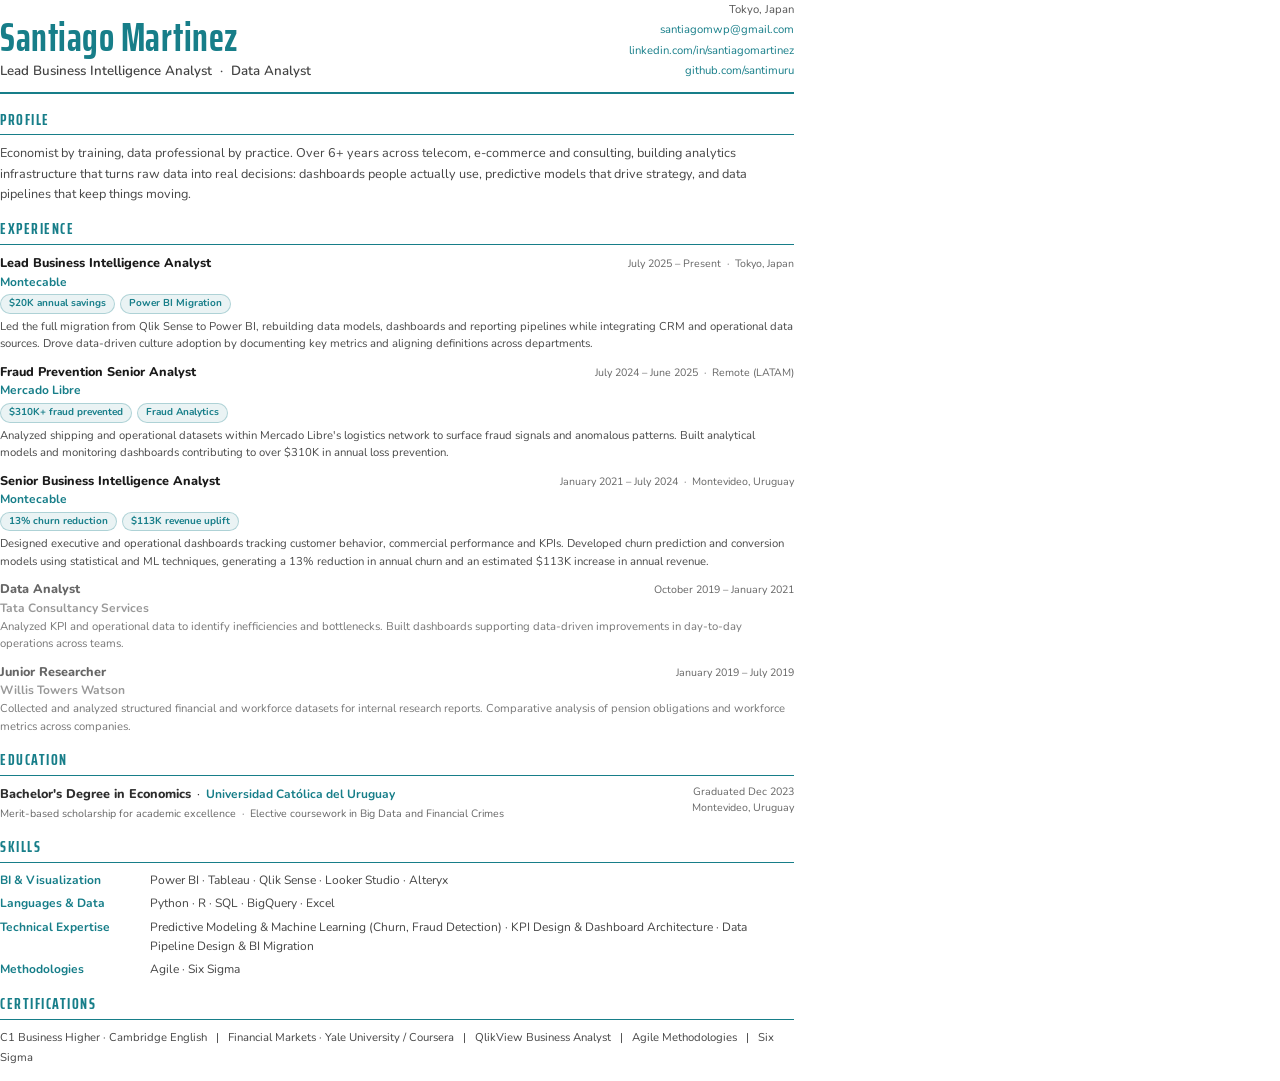
==== assets/cv/cv-en.html @ 6c47c8df "Add printable CVs in EN/ES/JA + dynamic download button - cv-en.html: clean Western A4 format with t" ====
<!DOCTYPE html>
<html lang="en">
<head>
    <meta charset="utf-8">
    <title>Santiago Martinez — CV</title>
    <link href="https://fonts.googleapis.com/css2?family=Nunito:ital,wght@0,400;0,600;0,700;0,800;1,400&family=Saira+Extra+Condensed:wght@500;700&display=swap" rel="stylesheet">
    <style>
        * { margin: 0; padding: 0; box-sizing: border-box; }

        @page { size: A4; margin: 14mm 18mm; }

        body {
            font-family: 'Nunito', -apple-system, sans-serif;
            font-size: 9.5pt;
            color: #2d2d2d;
            line-height: 1.55;
            background: white;
            max-width: 210mm;
        }

        /* ── Header ── */
        .cv-header {
            display: flex;
            justify-content: space-between;
            align-items: flex-end;
            border-bottom: 2.5px solid #177e89;
            padding-bottom: 10px;
            margin-bottom: 14px;
        }
        h1 {
            font-family: 'Saira Extra Condensed', sans-serif;
            font-size: 30pt;
            font-weight: 700;
            color: #177e89;
            letter-spacing: 0.5px;
            line-height: 1;
        }
        .cv-subtitle {
            font-size: 10pt;
            color: #444;
            font-weight: 600;
            margin-top: 3px;
        }
        .cv-contact {
            text-align: right;
            font-size: 8.5pt;
            color: #555;
            line-height: 1.8;
        }
        .cv-contact a { color: #177e89; text-decoration: none; }

        /* ── Sections ── */
        .cv-section { margin-bottom: 13px; }

        .cv-section-title {
            font-family: 'Saira Extra Condensed', sans-serif;
            font-size: 12pt;
            font-weight: 700;
            color: #177e89;
            text-transform: uppercase;
            letter-spacing: 1.5px;
            border-bottom: 1px solid #177e89;
            padding-bottom: 2px;
            margin-bottom: 8px;
        }

        /* ── Experience ── */
        .exp-item { margin-bottom: 9px; }
        .exp-item:last-child { margin-bottom: 0; }

        .exp-row {
            display: flex;
            justify-content: space-between;
            align-items: baseline;
            gap: 8px;
        }
        .exp-title { font-weight: 800; font-size: 9.5pt; color: #1a1a1a; }
        .exp-company { font-weight: 700; color: #177e89; font-size: 9pt; }
        .exp-dates { font-size: 8pt; color: #666; white-space: nowrap; flex-shrink: 0; }

        .exp-badges {
            display: flex;
            gap: 5px;
            margin: 3px 0 4px;
        }
        .badge {
            background: rgba(23,126,137,0.09);
            color: #177e89;
            border: 1px solid rgba(23,126,137,0.28);
            border-radius: 10px;
            padding: 1px 8px;
            font-size: 7.5pt;
            font-weight: 700;
        }
        .exp-desc { font-size: 8.5pt; color: #484848; }

        .exp-item.muted .exp-title { color: #666; }
        .exp-item.muted .exp-company { color: #999; }
        .exp-item.muted .exp-desc { color: #777; }

        /* ── Education ── */
        .edu-row {
            display: flex;
            justify-content: space-between;
            align-items: flex-start;
            gap: 8px;
        }
        .edu-info { flex: 1; }
        .edu-name { font-weight: 800; font-size: 9.5pt; }
        .edu-institution { font-weight: 700; color: #177e89; font-size: 9pt; }
        .edu-notes { font-size: 8pt; color: #666; margin-top: 2px; }
        .edu-dates { font-size: 8pt; color: #666; white-space: nowrap; text-align: right; }

        /* ── Skills ── */
        .skills-grid {
            display: grid;
            grid-template-columns: 140px 1fr;
            gap: 5px 10px;
            align-items: baseline;
        }
        .skill-label { font-weight: 700; color: #177e89; font-size: 9pt; }
        .skill-value { font-size: 9pt; color: #444; }

        /* ── Certifications ── */
        .certs { font-size: 8.5pt; color: #444; line-height: 1.8; }

        /* ── Print ── */
        @media print {
            body { -webkit-print-color-adjust: exact; print-color-adjust: exact; }
        }
    </style>
</head>
<body>

    <div class="cv-header">
        <div>
            <h1>Santiago Martinez</h1>
            <div class="cv-subtitle">Lead Business Intelligence Analyst &nbsp;·&nbsp; Data Analyst</div>
        </div>
        <div class="cv-contact">
            <div>Tokyo, Japan</div>
            <div><a href="mailto:santiagomwp@gmail.com">santiagomwp@gmail.com</a></div>
            <div><a href="https://linkedin.com/in/santiago-martinez-pezzatti-4241a3165">linkedin.com/in/santiagomartinez</a></div>
            <div><a href="https://github.com/santimuru">github.com/santimuru</a></div>
        </div>
    </div>

    <div class="cv-section">
        <div class="cv-section-title">Profile</div>
        <p style="font-size:9.5pt; color:#444; line-height:1.6;">
            Economist by training, data professional by practice. Over 6+ years across telecom, e-commerce and consulting, building analytics infrastructure that turns raw data into real decisions: dashboards people actually use, predictive models that drive strategy, and data pipelines that keep things moving.
        </p>
    </div>

    <div class="cv-section">
        <div class="cv-section-title">Experience</div>

        <div class="exp-item">
            <div class="exp-row">
                <div>
                    <div class="exp-title">Lead Business Intelligence Analyst</div>
                    <div class="exp-company">Montecable</div>
                </div>
                <div class="exp-dates">July 2025 – Present &nbsp;·&nbsp; Tokyo, Japan</div>
            </div>
            <div class="exp-badges">
                <span class="badge">$20K annual savings</span>
                <span class="badge">Power BI Migration</span>
            </div>
            <div class="exp-desc">Led the full migration from Qlik Sense to Power BI, rebuilding data models, dashboards and reporting pipelines while integrating CRM and operational data sources. Drove data-driven culture adoption by documenting key metrics and aligning definitions across departments.</div>
        </div>

        <div class="exp-item">
            <div class="exp-row">
                <div>
                    <div class="exp-title">Fraud Prevention Senior Analyst</div>
                    <div class="exp-company">Mercado Libre</div>
                </div>
                <div class="exp-dates">July 2024 – June 2025 &nbsp;·&nbsp; Remote (LATAM)</div>
            </div>
            <div class="exp-badges">
                <span class="badge">$310K+ fraud prevented</span>
                <span class="badge">Fraud Analytics</span>
            </div>
            <div class="exp-desc">Analyzed shipping and operational datasets within Mercado Libre's logistics network to surface fraud signals and anomalous patterns. Built analytical models and monitoring dashboards contributing to over $310K in annual loss prevention.</div>
        </div>

        <div class="exp-item">
            <div class="exp-row">
                <div>
                    <div class="exp-title">Senior Business Intelligence Analyst</div>
                    <div class="exp-company">Montecable</div>
                </div>
                <div class="exp-dates">January 2021 – July 2024 &nbsp;·&nbsp; Montevideo, Uruguay</div>
            </div>
            <div class="exp-badges">
                <span class="badge">13% churn reduction</span>
                <span class="badge">$113K revenue uplift</span>
            </div>
            <div class="exp-desc">Designed executive and operational dashboards tracking customer behavior, commercial performance and KPIs. Developed churn prediction and conversion models using statistical and ML techniques, generating a 13% reduction in annual churn and an estimated $113K increase in annual revenue.</div>
        </div>

        <div class="exp-item muted">
            <div class="exp-row">
                <div>
                    <div class="exp-title">Data Analyst</div>
                    <div class="exp-company">Tata Consultancy Services</div>
                </div>
                <div class="exp-dates">October 2019 – January 2021</div>
            </div>
            <div class="exp-desc">Analyzed KPI and operational data to identify inefficiencies and bottlenecks. Built dashboards supporting data-driven improvements in day-to-day operations across teams.</div>
        </div>

        <div class="exp-item muted">
            <div class="exp-row">
                <div>
                    <div class="exp-title">Junior Researcher</div>
                    <div class="exp-company">Willis Towers Watson</div>
                </div>
                <div class="exp-dates">January 2019 – July 2019</div>
            </div>
            <div class="exp-desc">Collected and analyzed structured financial and workforce datasets for internal research reports. Comparative analysis of pension obligations and workforce metrics across companies.</div>
        </div>

    </div>

    <div class="cv-section">
        <div class="cv-section-title">Education</div>
        <div class="edu-row">
            <div class="edu-info">
                <span class="edu-name">Bachelor's Degree in Economics</span>
                &nbsp;·&nbsp;
                <span class="edu-institution">Universidad Católica del Uruguay</span>
                <div class="edu-notes">Merit-based scholarship for academic excellence &nbsp;·&nbsp; Elective coursework in Big Data and Financial Crimes</div>
            </div>
            <div class="edu-dates">Graduated Dec 2023<br>Montevideo, Uruguay</div>
        </div>
    </div>

    <div class="cv-section">
        <div class="cv-section-title">Skills</div>
        <div class="skills-grid">
            <div class="skill-label">BI & Visualization</div>
            <div class="skill-value">Power BI · Tableau · Qlik Sense · Looker Studio · Alteryx</div>

            <div class="skill-label">Languages & Data</div>
            <div class="skill-value">Python · R · SQL · BigQuery · Excel</div>

            <div class="skill-label">Technical Expertise</div>
            <div class="skill-value">Predictive Modeling & Machine Learning (Churn, Fraud Detection) · KPI Design & Dashboard Architecture · Data Pipeline Design & BI Migration</div>

            <div class="skill-label">Methodologies</div>
            <div class="skill-value">Agile · Six Sigma</div>
        </div>
    </div>

    <div class="cv-section">
        <div class="cv-section-title">Certifications</div>
        <div class="certs">
            C1 Business Higher · Cambridge English &nbsp;&nbsp;|&nbsp;&nbsp;
            Financial Markets · Yale University / Coursera &nbsp;&nbsp;|&nbsp;&nbsp;
            QlikView Business Analyst &nbsp;&nbsp;|&nbsp;&nbsp;
            Agile Methodologies &nbsp;&nbsp;|&nbsp;&nbsp;
            Six Sigma
        </div>
    </div>

</body>
</html>
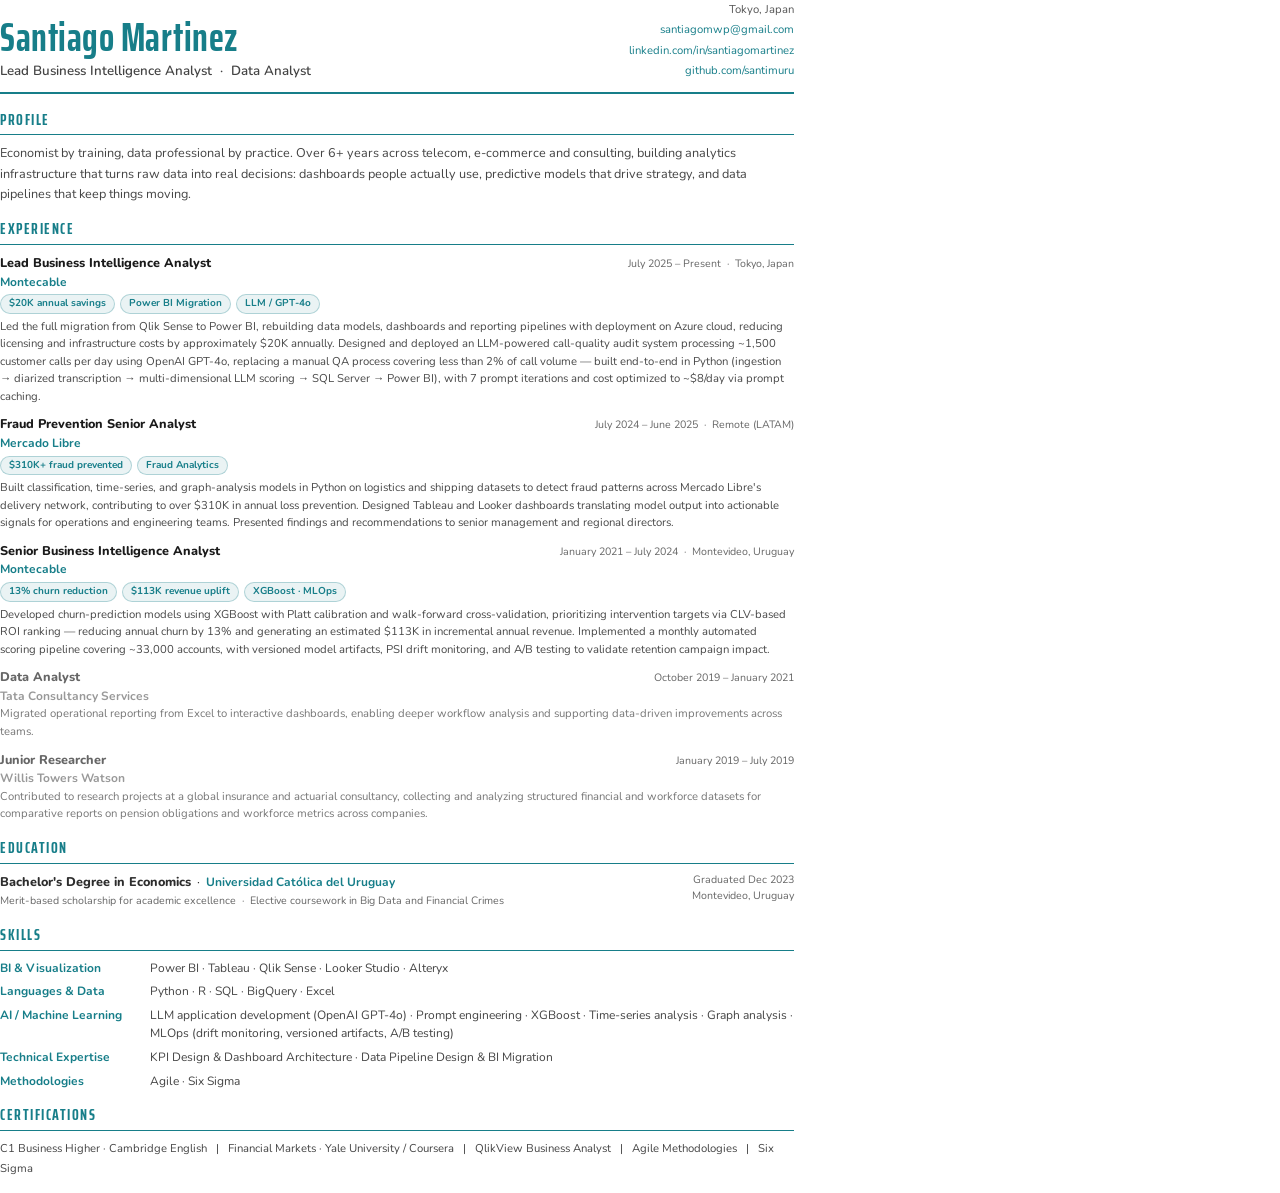
==== commit 04beebf2: "Update CV with LLM/GPT-4o Panoptico work, MLOps churn model, and stronger fraud-detection bullets - " ====
--- a/assets/cv/cv-en.html
+++ b/assets/cv/cv-en.html
@@ -166,8 +166,9 @@
             <div class="exp-badges">
                 <span class="badge">$20K annual savings</span>
                 <span class="badge">Power BI Migration</span>
-            </div>
-            <div class="exp-desc">Led the full migration from Qlik Sense to Power BI, rebuilding data models, dashboards and reporting pipelines while integrating CRM and operational data sources. Drove data-driven culture adoption by documenting key metrics and aligning definitions across departments.</div>
+                <span class="badge">LLM / GPT-4o</span>
+            </div>
+            <div class="exp-desc">Led the full migration from Qlik Sense to Power BI, rebuilding data models, dashboards and reporting pipelines with deployment on Azure cloud, reducing licensing and infrastructure costs by approximately $20K annually. Designed and deployed an LLM-powered call-quality audit system processing ~1,500 customer calls per day using OpenAI GPT-4o, replacing a manual QA process covering less than 2% of call volume — built end-to-end in Python (ingestion → diarized transcription → multi-dimensional LLM scoring → SQL Server → Power BI), with 7 prompt iterations and cost optimized to ~$8/day via prompt caching.</div>
         </div>
 
         <div class="exp-item">
@@ -182,7 +183,7 @@
                 <span class="badge">$310K+ fraud prevented</span>
                 <span class="badge">Fraud Analytics</span>
             </div>
-            <div class="exp-desc">Analyzed shipping and operational datasets within Mercado Libre's logistics network to surface fraud signals and anomalous patterns. Built analytical models and monitoring dashboards contributing to over $310K in annual loss prevention.</div>
+            <div class="exp-desc">Built classification, time-series, and graph-analysis models in Python on logistics and shipping datasets to detect fraud patterns across Mercado Libre's delivery network, contributing to over $310K in annual loss prevention. Designed Tableau and Looker dashboards translating model output into actionable signals for operations and engineering teams. Presented findings and recommendations to senior management and regional directors.</div>
         </div>
 
         <div class="exp-item">
@@ -196,8 +197,9 @@
             <div class="exp-badges">
                 <span class="badge">13% churn reduction</span>
                 <span class="badge">$113K revenue uplift</span>
-            </div>
-            <div class="exp-desc">Designed executive and operational dashboards tracking customer behavior, commercial performance and KPIs. Developed churn prediction and conversion models using statistical and ML techniques, generating a 13% reduction in annual churn and an estimated $113K increase in annual revenue.</div>
+                <span class="badge">XGBoost · MLOps</span>
+            </div>
+            <div class="exp-desc">Developed churn-prediction models using XGBoost with Platt calibration and walk-forward cross-validation, prioritizing intervention targets via CLV-based ROI ranking — reducing annual churn by 13% and generating an estimated $113K in incremental annual revenue. Implemented a monthly automated scoring pipeline covering ~33,000 accounts, with versioned model artifacts, PSI drift monitoring, and A/B testing to validate retention campaign impact.</div>
         </div>
 
         <div class="exp-item muted">
@@ -208,7 +210,7 @@
                 </div>
                 <div class="exp-dates">October 2019 – January 2021</div>
             </div>
-            <div class="exp-desc">Analyzed KPI and operational data to identify inefficiencies and bottlenecks. Built dashboards supporting data-driven improvements in day-to-day operations across teams.</div>
+            <div class="exp-desc">Migrated operational reporting from Excel to interactive dashboards, enabling deeper workflow analysis and supporting data-driven improvements across teams.</div>
         </div>
 
         <div class="exp-item muted">
@@ -219,7 +221,7 @@
                 </div>
                 <div class="exp-dates">January 2019 – July 2019</div>
             </div>
-            <div class="exp-desc">Collected and analyzed structured financial and workforce datasets for internal research reports. Comparative analysis of pension obligations and workforce metrics across companies.</div>
+            <div class="exp-desc">Contributed to research projects at a global insurance and actuarial consultancy, collecting and analyzing structured financial and workforce datasets for comparative reports on pension obligations and workforce metrics across companies.</div>
         </div>
 
     </div>
@@ -246,8 +248,11 @@
             <div class="skill-label">Languages & Data</div>
             <div class="skill-value">Python · R · SQL · BigQuery · Excel</div>
 
+            <div class="skill-label">AI / Machine Learning</div>
+            <div class="skill-value">LLM application development (OpenAI GPT-4o) · Prompt engineering · XGBoost · Time-series analysis · Graph analysis · MLOps (drift monitoring, versioned artifacts, A/B testing)</div>
+
             <div class="skill-label">Technical Expertise</div>
-            <div class="skill-value">Predictive Modeling & Machine Learning (Churn, Fraud Detection) · KPI Design & Dashboard Architecture · Data Pipeline Design & BI Migration</div>
+            <div class="skill-value">KPI Design & Dashboard Architecture · Data Pipeline Design & BI Migration</div>
 
             <div class="skill-label">Methodologies</div>
             <div class="skill-value">Agile · Six Sigma</div>
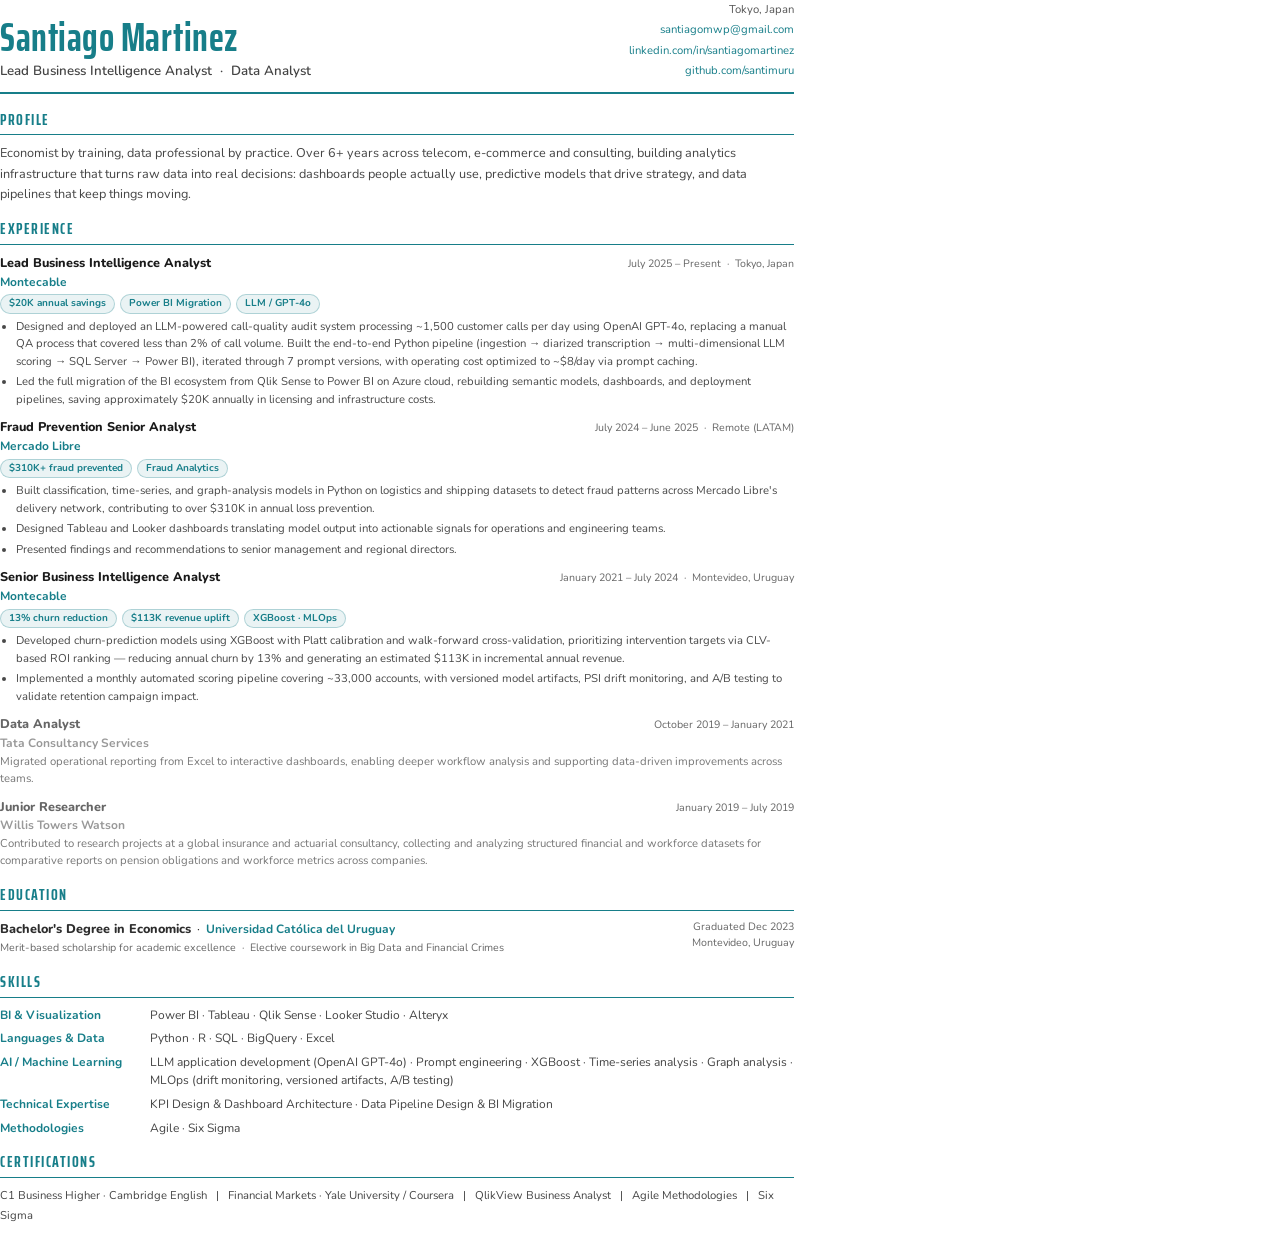
==== commit 2eb44a93: "Convert EN/ES CV experience descriptions to bullet lists" ====
--- a/assets/cv/cv-en.html
+++ b/assets/cv/cv-en.html
@@ -93,6 +93,9 @@
             font-weight: 700;
         }
         .exp-desc { font-size: 8.5pt; color: #484848; }
+        .exp-desc ul { margin: 0; padding-left: 16px; list-style: disc; }
+        .exp-desc li { margin-bottom: 3px; }
+        .exp-desc li:last-child { margin-bottom: 0; }
 
         .exp-item.muted .exp-title { color: #666; }
         .exp-item.muted .exp-company { color: #999; }
@@ -168,7 +171,10 @@
                 <span class="badge">Power BI Migration</span>
                 <span class="badge">LLM / GPT-4o</span>
             </div>
-            <div class="exp-desc">Led the full migration from Qlik Sense to Power BI, rebuilding data models, dashboards and reporting pipelines with deployment on Azure cloud, reducing licensing and infrastructure costs by approximately $20K annually. Designed and deployed an LLM-powered call-quality audit system processing ~1,500 customer calls per day using OpenAI GPT-4o, replacing a manual QA process covering less than 2% of call volume — built end-to-end in Python (ingestion → diarized transcription → multi-dimensional LLM scoring → SQL Server → Power BI), with 7 prompt iterations and cost optimized to ~$8/day via prompt caching.</div>
+            <div class="exp-desc"><ul>
+                <li>Designed and deployed an LLM-powered call-quality audit system processing ~1,500 customer calls per day using OpenAI GPT-4o, replacing a manual QA process that covered less than 2% of call volume. Built the end-to-end Python pipeline (ingestion → diarized transcription → multi-dimensional LLM scoring → SQL Server → Power BI), iterated through 7 prompt versions, with operating cost optimized to ~$8/day via prompt caching.</li>
+                <li>Led the full migration of the BI ecosystem from Qlik Sense to Power BI on Azure cloud, rebuilding semantic models, dashboards, and deployment pipelines, saving approximately $20K annually in licensing and infrastructure costs.</li>
+            </ul></div>
         </div>
 
         <div class="exp-item">
@@ -183,7 +189,11 @@
                 <span class="badge">$310K+ fraud prevented</span>
                 <span class="badge">Fraud Analytics</span>
             </div>
-            <div class="exp-desc">Built classification, time-series, and graph-analysis models in Python on logistics and shipping datasets to detect fraud patterns across Mercado Libre's delivery network, contributing to over $310K in annual loss prevention. Designed Tableau and Looker dashboards translating model output into actionable signals for operations and engineering teams. Presented findings and recommendations to senior management and regional directors.</div>
+            <div class="exp-desc"><ul>
+                <li>Built classification, time-series, and graph-analysis models in Python on logistics and shipping datasets to detect fraud patterns across Mercado Libre's delivery network, contributing to over $310K in annual loss prevention.</li>
+                <li>Designed Tableau and Looker dashboards translating model output into actionable signals for operations and engineering teams.</li>
+                <li>Presented findings and recommendations to senior management and regional directors.</li>
+            </ul></div>
         </div>
 
         <div class="exp-item">
@@ -199,7 +209,10 @@
                 <span class="badge">$113K revenue uplift</span>
                 <span class="badge">XGBoost · MLOps</span>
             </div>
-            <div class="exp-desc">Developed churn-prediction models using XGBoost with Platt calibration and walk-forward cross-validation, prioritizing intervention targets via CLV-based ROI ranking — reducing annual churn by 13% and generating an estimated $113K in incremental annual revenue. Implemented a monthly automated scoring pipeline covering ~33,000 accounts, with versioned model artifacts, PSI drift monitoring, and A/B testing to validate retention campaign impact.</div>
+            <div class="exp-desc"><ul>
+                <li>Developed churn-prediction models using XGBoost with Platt calibration and walk-forward cross-validation, prioritizing intervention targets via CLV-based ROI ranking — reducing annual churn by 13% and generating an estimated $113K in incremental annual revenue.</li>
+                <li>Implemented a monthly automated scoring pipeline covering ~33,000 accounts, with versioned model artifacts, PSI drift monitoring, and A/B testing to validate retention campaign impact.</li>
+            </ul></div>
         </div>
 
         <div class="exp-item muted">
